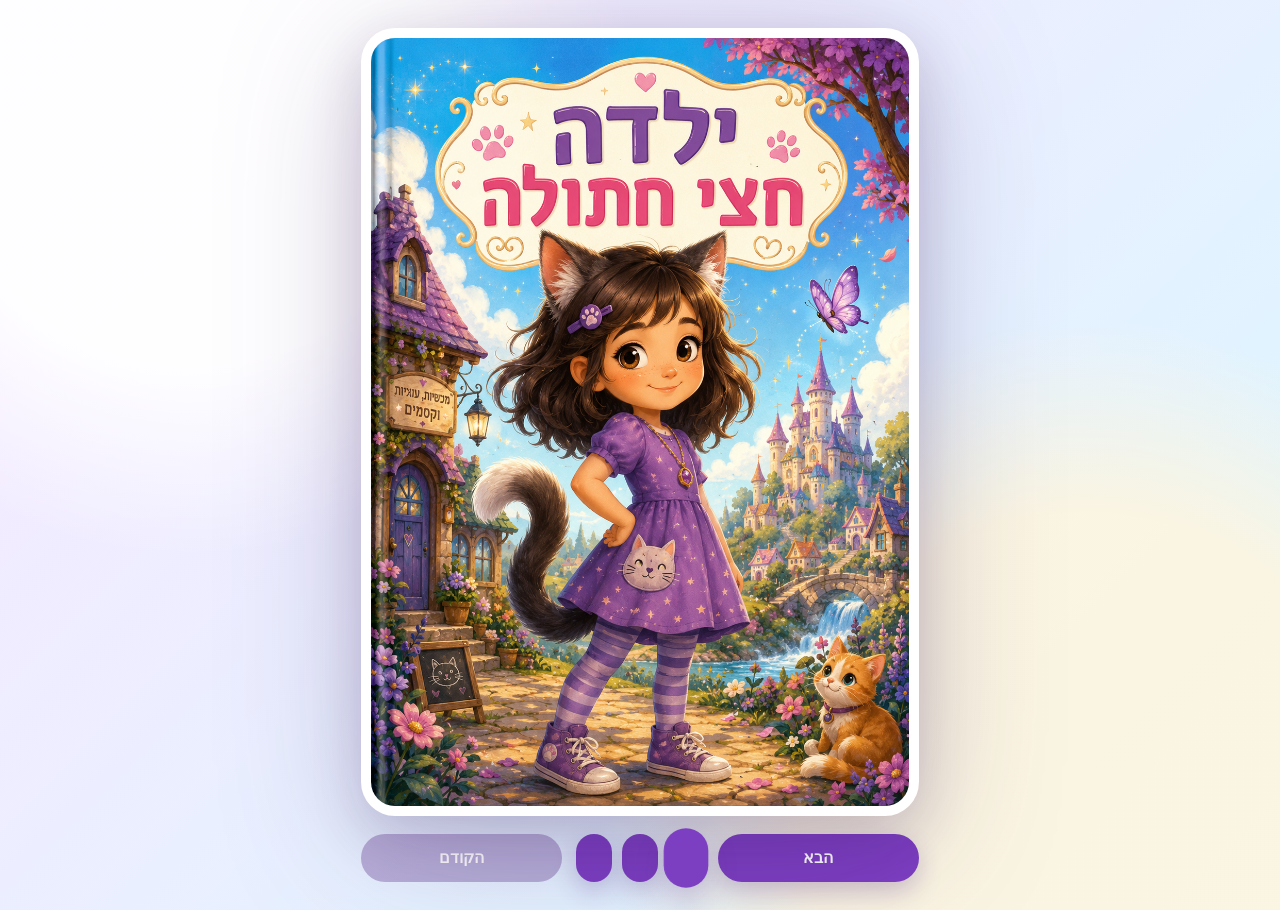
==== cat_girl/index.html @ 3ea5d442 "cat girl" ====
<!DOCTYPE html>
<html lang="he" dir="rtl">
<head>
  <meta charset="UTF-8" />
  <meta name="viewport" content="width=device-width, initial-scale=1.0" />
  <title>ילדה חצי חתולה</title>
  <link rel="stylesheet" href="style.css" />
</head>
<body>
  <main class="app">
    <section class="book-shell" aria-label="ילדה חצי חתולה">
      <div class="book" id="book">
        <article class="page is-active">
          <img src="assets/cover.png" alt="שער הספר ילדה חצי חתולה" />
        </article>

        <article class="page">
          <img src="assets/page-1.png" alt="דף 1 ילדה חצי חתולה הלכה לבריכה" />
        </article>

        <article class="page">
          <img src="assets/page-2.png" alt="דף 2 שאלו למה היא נולדה ככה חצי חתולה" />
        </article>
      </div>

      <nav class="controls" aria-label="דפדוף בספר">
        <button type="button" id="nextBtn" aria-label="לעמוד הבא">הבא</button>
        <div class="dots" id="dots" aria-label="בחירת עמוד"></div>
        <button type="button" id="prevBtn" aria-label="לעמוד הקודם">הקודם</button>
      </nav>
    </section>
  </main>

  <script src="script.js"></script>
</body>
</html>
---- cat_girl/style.css ----
* {
  box-sizing: border-box;
}

:root {
  --page-ratio: 1055 / 1491;
  --bg-1: #f9e8ff;
  --bg-2: #d9f7ff;
  --bg-3: #fff5dd;
  --accent: #7d3fc2;
  --accent-dark: #542485;
  --disabled: rgba(84, 36, 133, 0.32);
  --shadow: 0 24px 70px rgba(54, 24, 88, 0.22);
}

html,
body {
  min-height: 100%;
  margin: 0;
}

body {
  font-family: Arial, "Noto Sans Hebrew", sans-serif;
  background:
    radial-gradient(circle at 15% 12%, rgba(255, 255, 255, 0.95) 0 16rem, transparent 28rem),
    radial-gradient(circle at 85% 88%, rgba(255, 245, 221, 0.85) 0 18rem, transparent 30rem),
    linear-gradient(135deg, var(--bg-1), var(--bg-2));
  color: #2d193c;
  overflow-x: hidden;
}

button {
  font: inherit;
}

.app {
  min-height: 100svh;
  width: 100%;
  display: grid;
  place-items: center;
  padding: clamp(10px, 2.5vw, 28px);
}

.book-shell {
  width: min(100%, 980px);
  display: grid;
  grid-template-rows: minmax(0, 1fr) auto;
  gap: clamp(10px, 2vw, 18px);
  justify-items: center;
  align-items: center;
}

.book {
  position: relative;
  width: min(94vw, 680px, calc((100svh - 104px) * var(--page-ratio)));
  aspect-ratio: var(--page-ratio);
  perspective: 1800px;
  filter: drop-shadow(var(--shadow));
  touch-action: pan-y;
}

.page {
  position: absolute;
  inset: 0;
  overflow: hidden;
  border-radius: clamp(18px, 3vw, 34px);
  background: #fff;
  border: clamp(5px, 1.2vw, 10px) solid rgba(255, 255, 255, 0.96);
  box-shadow:
    inset 0 0 0 1px rgba(125, 63, 194, 0.14),
    0 18px 50px rgba(54, 24, 88, 0.17);
  opacity: 0;
  transform: rotateY(-18deg) scale(0.965);
  transform-origin: right center;
  pointer-events: none;
  transition:
    opacity 380ms ease,
    transform 520ms cubic-bezier(0.18, 0.72, 0.2, 1);
}

.page.is-active {
  opacity: 1;
  transform: rotateY(0deg) scale(1);
  pointer-events: auto;
  z-index: 2;
}

.page.is-leaving-forward {
  opacity: 0;
  transform: rotateY(18deg) scale(0.965);
}

.page.is-leaving-back {
  opacity: 0;
  transform: rotateY(-18deg) scale(0.965);
}

.page img {
  width: 100%;
  height: 100%;
  display: block;
  object-fit: cover;
  user-select: none;
  -webkit-user-drag: none;
}

.controls {
  width: min(94vw, 680px, calc((100svh - 104px) * var(--page-ratio)));
  display: grid;
  grid-template-columns: minmax(92px, 1fr) auto minmax(92px, 1fr);
  gap: clamp(8px, 2vw, 14px);
  align-items: center;
}

.controls button {
  min-height: 48px;
  padding: 11px 18px;
  border: 0;
  border-radius: 999px;
  background: var(--accent);
  color: #fff;
  cursor: pointer;
  font-weight: 700;
  box-shadow: 0 10px 24px rgba(84, 36, 133, 0.24);
  transition:
    transform 160ms ease,
    background 160ms ease,
    opacity 160ms ease;
}

.controls button:hover:not(:disabled),
.controls button:focus-visible:not(:disabled) {
  background: var(--accent-dark);
  transform: translateY(-1px);
}

.controls button:disabled {
  background: var(--disabled);
  cursor: not-allowed;
  box-shadow: none;
}

.dots {
  display: flex;
  justify-content: center;
  align-items: center;
  gap: 10px;
  min-width: 72px;
}

.dot {
  width: 13px;
  height: 13px;
  padding: 0;
  border: 0;
  border-radius: 999px;
  background: rgba(84, 36, 133, 0.24);
  cursor: pointer;
  box-shadow: none;
}

.dot.is-active {
  background: var(--accent);
  transform: scale(1.24);
}

@media (min-width: 900px) and (orientation: landscape) {
  .book-shell {
    width: min(100%, 1120px);
  }

  .book,
  .controls {
    width: min(54vw, 700px, calc((100svh - 112px) * var(--page-ratio)));
  }
}

@media (max-width: 720px) {
  .app {
    padding: 10px;
    align-items: center;
  }

  .book-shell {
    gap: 10px;
  }

  .book,
  .controls {
    width: min(96vw, calc((100svh - 92px) * var(--page-ratio)));
  }

  .controls {
    grid-template-columns: 1fr 76px 1fr;
  }

  .controls button {
    min-height: 46px;
    padding: 10px 12px;
  }
}

@media (max-width: 380px) {
  .book,
  .controls {
    width: min(97vw, calc((100svh - 88px) * var(--page-ratio)));
  }

  .controls {
    gap: 7px;
    grid-template-columns: 1fr 62px 1fr;
  }

  .dot {
    width: 11px;
    height: 11px;
  }
}

@media (prefers-reduced-motion: reduce) {
  .page,
  .controls button {
    transition: none;
  }
}
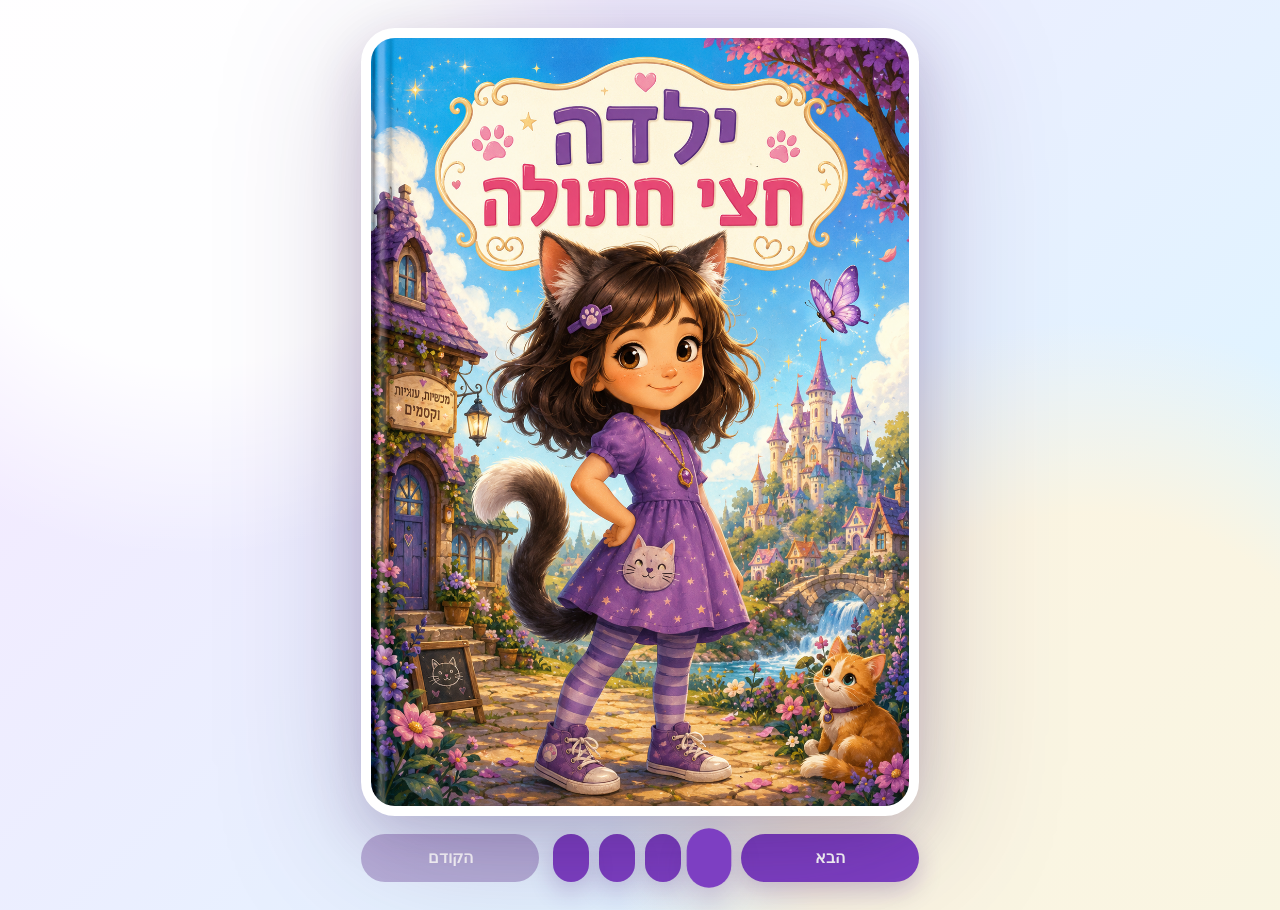
==== commit e71a6bb4: "page-3" ====
--- a/cat_girl/index.html
+++ b/cat_girl/index.html
@@ -21,6 +21,10 @@
         <article class="page">
           <img src="assets/page-2.png" alt="דף 2 שאלו למה היא נולדה ככה חצי חתולה" />
         </article>
+
+        <article class="page">
+  <img src="assets/page-3.png" alt="דף 2 שאלו למה היא נולדה ככה חצי חתולה" />
+</article>
       </div>
 
       <nav class="controls" aria-label="דפדוף בספר">
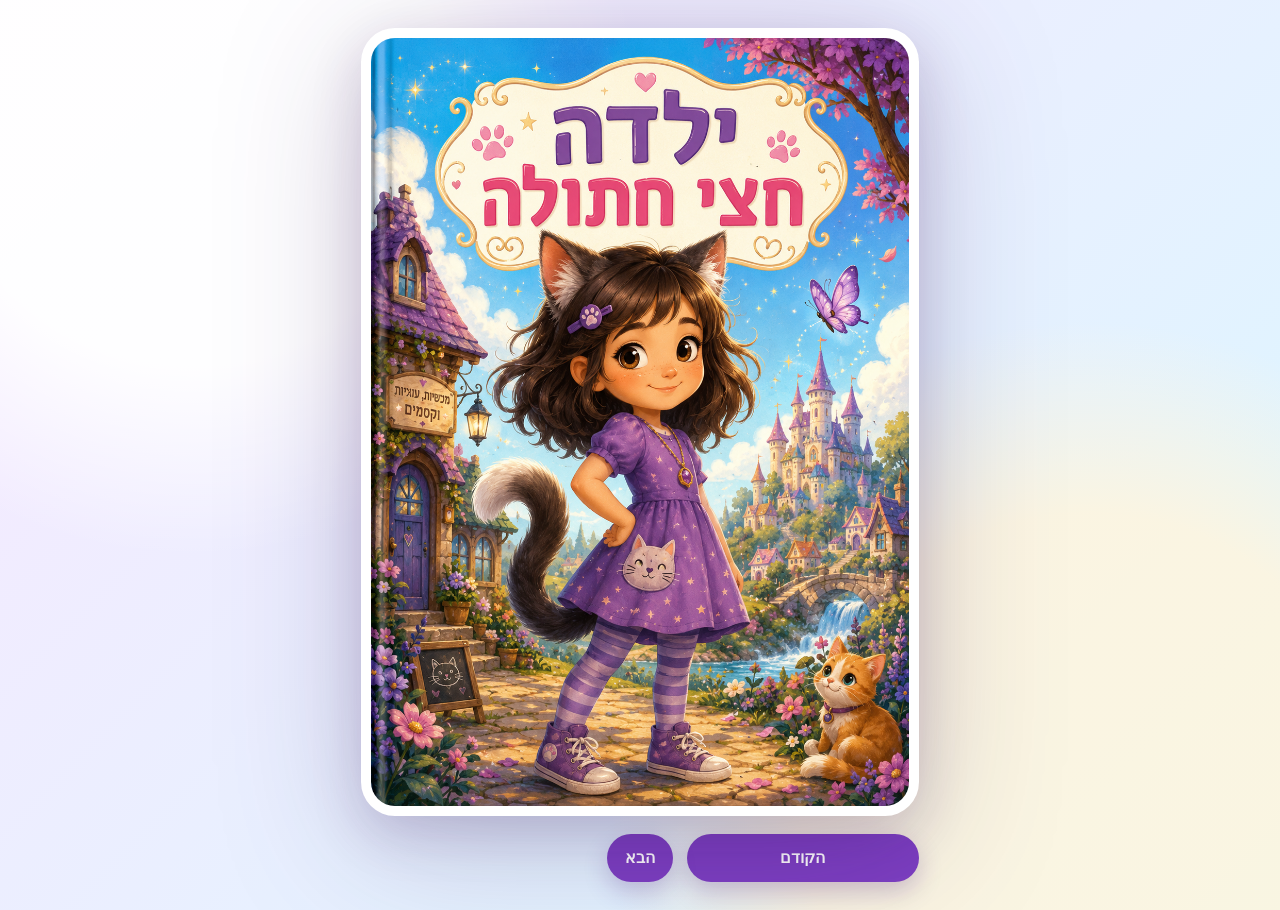
==== commit fb81e192: "good buttons" ====
--- a/cat_girl/index.html
+++ b/cat_girl/index.html
@@ -28,9 +28,8 @@
       </div>
 
       <nav class="controls" aria-label="דפדוף בספר">
+        <button type="button" id="prevBtn" aria-label="לעמוד הקודם">הקודם</button>
         <button type="button" id="nextBtn" aria-label="לעמוד הבא">הבא</button>
-        <div class="dots" id="dots" aria-label="בחירת עמוד"></div>
-        <button type="button" id="prevBtn" aria-label="לעמוד הקודם">הקודם</button>
       </nav>
     </section>
   </main>
